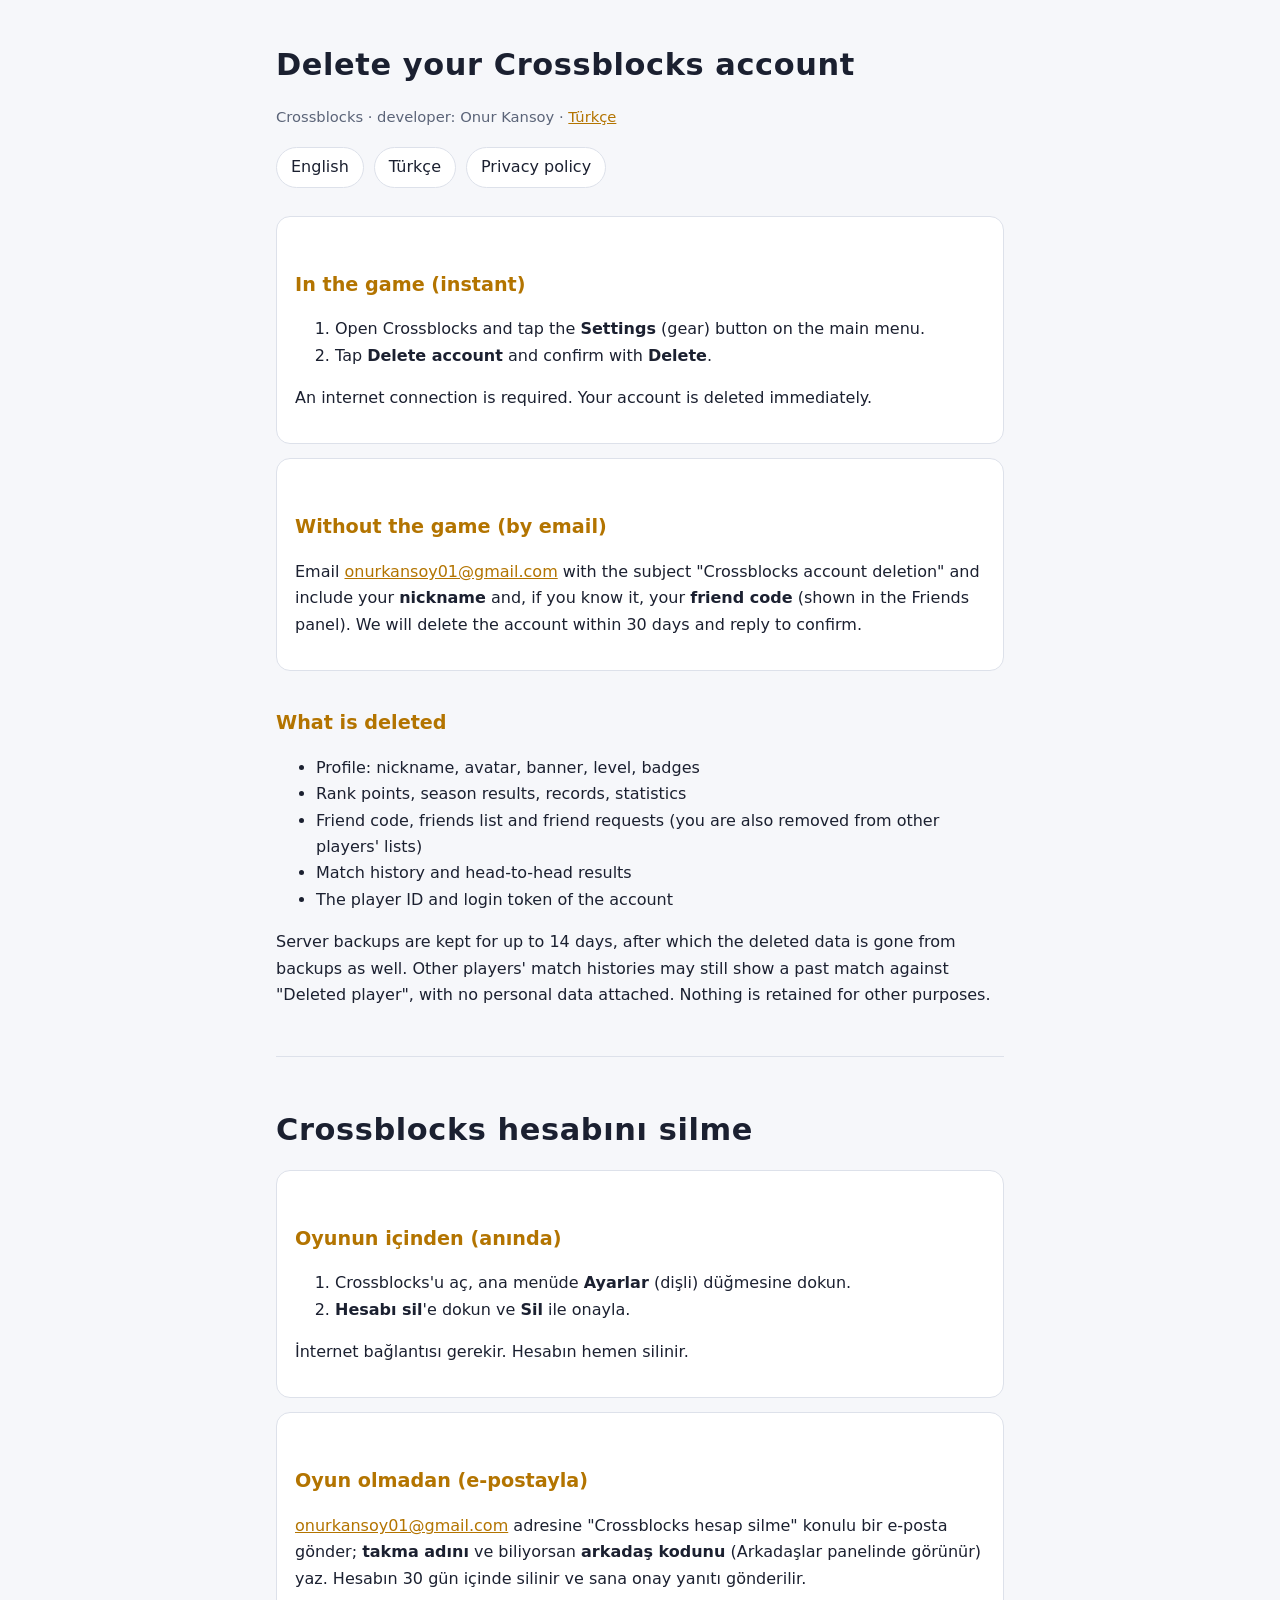
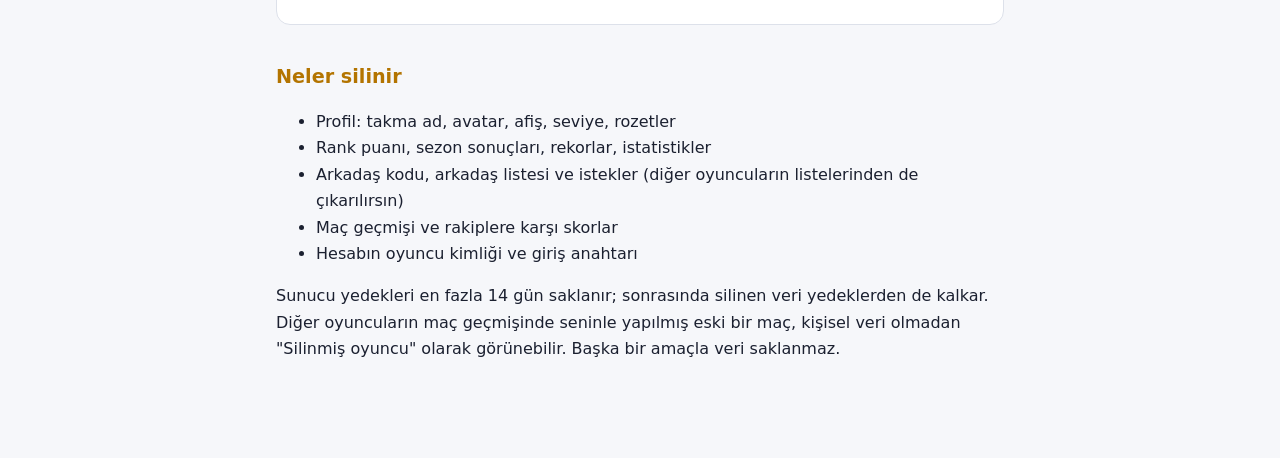
==== delete.html @ 7ad0719a "Gizlilik politikası ve hesap silme sayfası Co-Authored-By: Claude Opus 5.5 <noreply@anthropic.com>" ====
<!doctype html>
<html lang="en">
<head>
<meta charset="utf-8">
<meta name="viewport" content="width=device-width, initial-scale=1">
<title>Delete Crossblocks Account</title>
<link rel="stylesheet" href="style.css">
</head>
<body>
<main>
<h1>Delete your Crossblocks account</h1>
<p class="muted">Crossblocks · developer: Onur Kansoy · <a href="#tr">Türkçe</a></p>
<nav><a href="#en">English</a><a href="#tr">Türkçe</a><a href="index.html">Privacy policy</a></nav>

<section id="en">
<div class="card">
<h2>In the game (instant)</h2>
<ol>
<li>Open Crossblocks and tap the <strong>Settings</strong> (gear) button on the main menu.</li>
<li>Tap <strong>Delete account</strong> and confirm with <strong>Delete</strong>.</li>
</ol>
<p>An internet connection is required. Your account is deleted immediately.</p>
</div>

<div class="card">
<h2>Without the game (by email)</h2>
<p>Email <a href="mailto:onurkansoy01@gmail.com?subject=Crossblocks%20account%20deletion">onurkansoy01@gmail.com</a> with the subject "Crossblocks account deletion" and include your <strong>nickname</strong> and, if you know it, your <strong>friend code</strong> (shown in the Friends panel). We will delete the account within 30 days and reply to confirm.</p>
</div>

<h2>What is deleted</h2>
<ul>
<li>Profile: nickname, avatar, banner, level, badges</li>
<li>Rank points, season results, records, statistics</li>
<li>Friend code, friends list and friend requests (you are also removed from other players' lists)</li>
<li>Match history and head-to-head results</li>
<li>The player ID and login token of the account</li>
</ul>
<p>Server backups are kept for up to 14 days, after which the deleted data is gone from backups as well. Other players' match histories may still show a past match against "Deleted player", with no personal data attached. Nothing is retained for other purposes.</p>
</section>

<hr>

<section id="tr" lang="tr">
<h1>Crossblocks hesabını silme</h1>
<div class="card">
<h2>Oyunun içinden (anında)</h2>
<ol>
<li>Crossblocks'u aç, ana menüde <strong>Ayarlar</strong> (dişli) düğmesine dokun.</li>
<li><strong>Hesabı sil</strong>'e dokun ve <strong>Sil</strong> ile onayla.</li>
</ol>
<p>İnternet bağlantısı gerekir. Hesabın hemen silinir.</p>
</div>

<div class="card">
<h2>Oyun olmadan (e-postayla)</h2>
<p><a href="mailto:onurkansoy01@gmail.com?subject=Crossblocks%20hesap%20silme">onurkansoy01@gmail.com</a> adresine "Crossblocks hesap silme" konulu bir e-posta gönder; <strong>takma adını</strong> ve biliyorsan <strong>arkadaş kodunu</strong> (Arkadaşlar panelinde görünür) yaz. Hesabın 30 gün içinde silinir ve sana onay yanıtı gönderilir.</p>
</div>

<h2>Neler silinir</h2>
<ul>
<li>Profil: takma ad, avatar, afiş, seviye, rozetler</li>
<li>Rank puanı, sezon sonuçları, rekorlar, istatistikler</li>
<li>Arkadaş kodu, arkadaş listesi ve istekler (diğer oyuncuların listelerinden de çıkarılırsın)</li>
<li>Maç geçmişi ve rakiplere karşı skorlar</li>
<li>Hesabın oyuncu kimliği ve giriş anahtarı</li>
</ul>
<p>Sunucu yedekleri en fazla 14 gün saklanır; sonrasında silinen veri yedeklerden de kalkar. Diğer oyuncuların maç geçmişinde seninle yapılmış eski bir maç, kişisel veri olmadan "Silinmiş oyuncu" olarak görünebilir. Başka bir amaçla veri saklanmaz.</p>
</section>
</main>
</body>
</html>
---- style.css ----
:root{--bg:#171b26;--fg:#e9ecf2;--muted:#9aa3b5;--accent:#ffc75a;--line:#2a3142;--card:#1e2331}
@media (prefers-color-scheme: light){:root{--bg:#f6f7fa;--fg:#1b2030;--muted:#5b6478;--accent:#b37400;--line:#dde1ea;--card:#fff}}
*{box-sizing:border-box}
body{margin:0;background:var(--bg);color:var(--fg);font:16px/1.65 system-ui,-apple-system,"Segoe UI",Roboto,sans-serif}
main{max-width:760px;margin:0 auto;padding:40px 16px 80px}
h1{font-size:1.9rem;margin:0 0 4px;letter-spacing:.02em}
h2{font-size:1.2rem;margin:36px 0 8px;color:var(--accent)}
p,li{color:var(--fg)}
.muted{color:var(--muted);font-size:.92rem}
nav{display:flex;gap:10px;flex-wrap:wrap;margin:18px 0 28px}
nav a{padding:6px 14px;border:1px solid var(--line);border-radius:999px;text-decoration:none;color:var(--fg);background:var(--card)}
a{color:var(--accent)}
table{width:100%;border-collapse:collapse;margin:8px 0;font-size:.95rem}
th,td{text-align:left;padding:8px 10px;border-bottom:1px solid var(--line);vertical-align:top}
th{color:var(--muted);font-weight:600}
.card{background:var(--card);border:1px solid var(--line);border-radius:14px;padding:16px 18px;margin:14px 0}
hr{border:0;border-top:1px solid var(--line);margin:48px 0}
.wrap{overflow-x:auto}
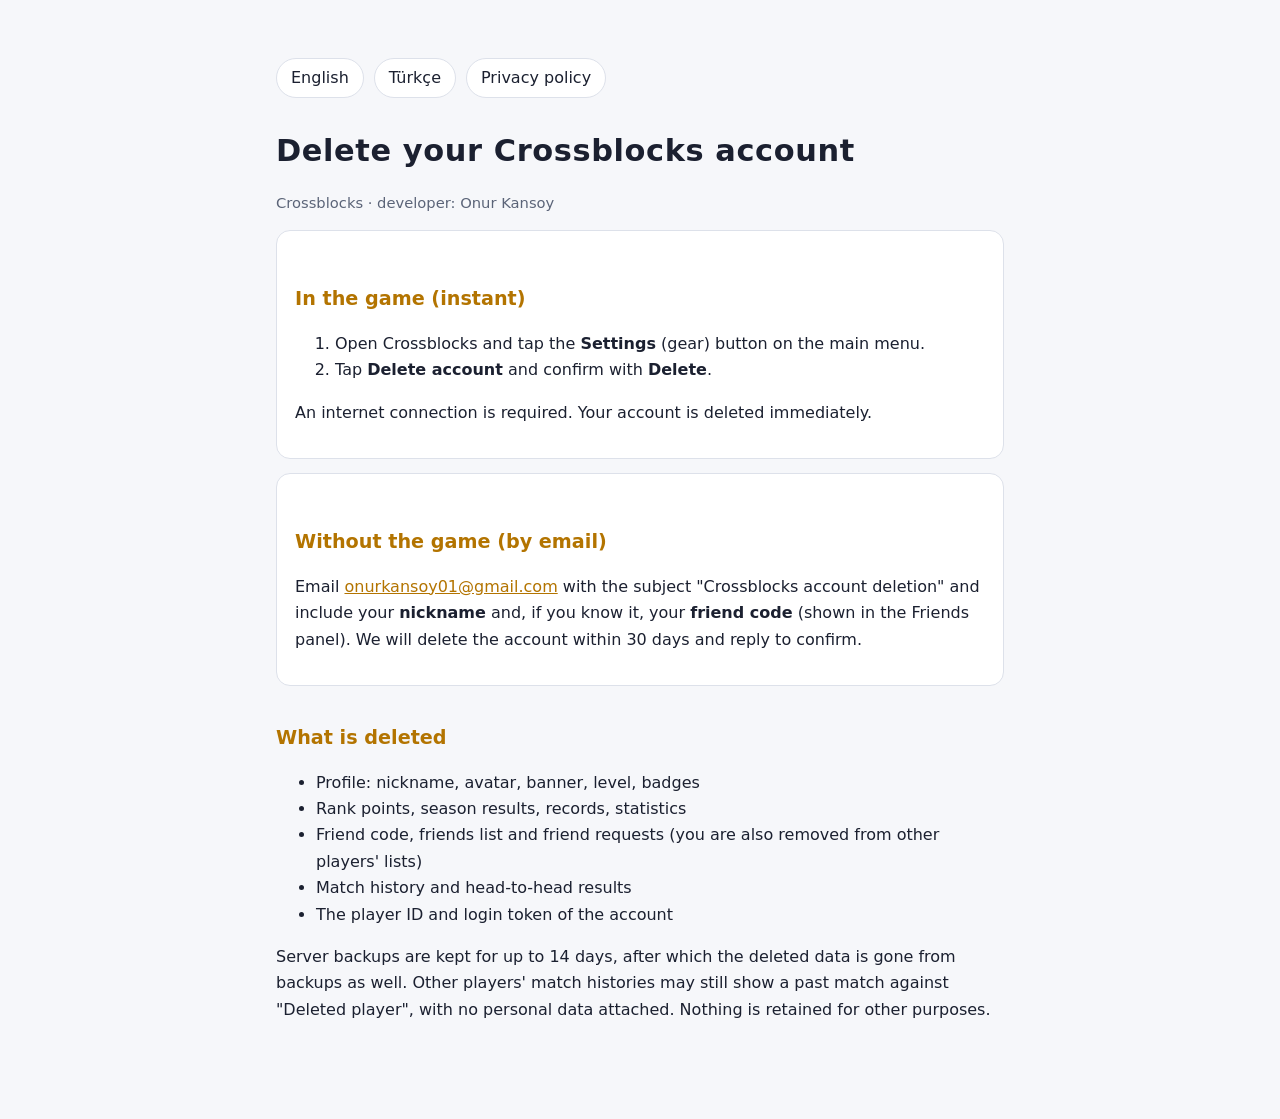
==== commit a8592dec: "Sayfalar tek dilde gösterilir (?lang= ya da tarayıcı dili), otomatik çeviri kapalı Co-Authored-By: C" ====
--- a/delete.html
+++ b/delete.html
@@ -2,17 +2,18 @@
 <html lang="en">
 <head>
 <meta charset="utf-8">
+<meta name="google" content="notranslate">
 <meta name="viewport" content="width=device-width, initial-scale=1">
 <title>Delete Crossblocks Account</title>
 <link rel="stylesheet" href="style.css">
 </head>
 <body>
 <main>
-<h1>Delete your Crossblocks account</h1>
-<p class="muted">Crossblocks · developer: Onur Kansoy · <a href="#tr">Türkçe</a></p>
-<nav><a href="#en">English</a><a href="#tr">Türkçe</a><a href="index.html">Privacy policy</a></nav>
+<nav><a href="?lang=en" data-lang="en">English</a><a href="?lang=tr" data-lang="tr">Türkçe</a><a href="index.html">Privacy policy</a></nav>
 
 <section id="en">
+<h1>Delete your Crossblocks account</h1>
+<p class="muted">Crossblocks · developer: Onur Kansoy</p>
 <div class="card">
 <h2>In the game (instant)</h2>
 <ol>
@@ -38,7 +39,6 @@
 <p>Server backups are kept for up to 14 days, after which the deleted data is gone from backups as well. Other players' match histories may still show a past match against "Deleted player", with no personal data attached. Nothing is retained for other purposes.</p>
 </section>
 
-<hr>
 
 <section id="tr" lang="tr">
 <h1>Crossblocks hesabını silme</h1>
@@ -67,5 +67,27 @@
 <p>Sunucu yedekleri en fazla 14 gün saklanır; sonrasında silinen veri yedeklerden de kalkar. Diğer oyuncuların maç geçmişinde seninle yapılmış eski bir maç, kişisel veri olmadan "Silinmiş oyuncu" olarak görünebilir. Başka bir amaçla veri saklanmaz.</p>
 </section>
 </main>
+<script>
+// dil: ?lang= (oyun gönderir) ya da tarayıcı dili; tr dışı her dil İngilizce
+(function(){
+  var q = new URLSearchParams(location.search).get("lang") || "";
+  var h = location.hash.replace("#", "");
+  var l = (h === "tr" || h === "en") ? h : (q || navigator.language || "en");
+  var tr = l.toLowerCase().indexOf("tr") === 0;
+  document.documentElement.lang = tr ? "tr" : "en";
+  document.getElementById("en").hidden = tr;
+  document.getElementById("tr").hidden = !tr;
+  document.querySelectorAll("[data-lang]").forEach(function(a){
+    a.addEventListener("click", function(e){
+      e.preventDefault();
+      var t = a.getAttribute("data-lang") === "tr";
+      document.documentElement.lang = t ? "tr" : "en";
+      document.getElementById("en").hidden = t;
+      document.getElementById("tr").hidden = !t;
+      history.replaceState(null, "", "?lang=" + (t ? "tr" : "en"));
+    });
+  });
+})();
+</script>
 </body>
 </html>
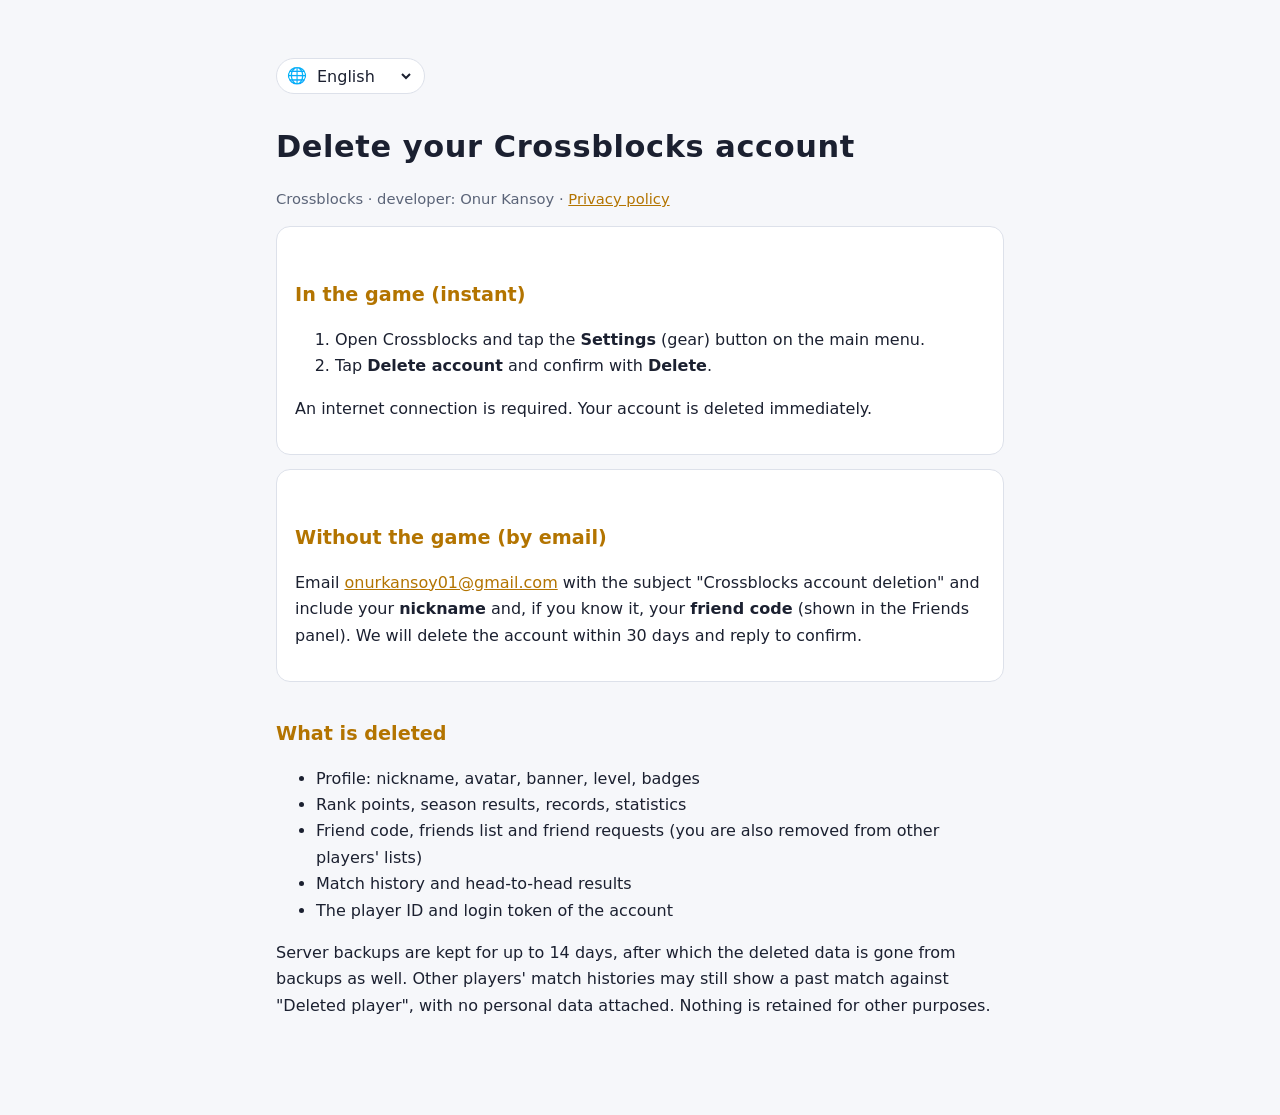
==== commit f546bebb: "Sayfalar 11 dilde (oyunun dilleri), metinler build.py'de; dil seçici Co-Authored-By: Claude Opus 5.5" ====
--- a/delete.html
+++ b/delete.html
@@ -4,88 +4,205 @@
 <meta charset="utf-8">
 <meta name="google" content="notranslate">
 <meta name="viewport" content="width=device-width, initial-scale=1">
-<title>Delete Crossblocks Account</title>
+<title>Delete your Crossblocks account</title>
 <link rel="stylesheet" href="style.css">
 </head>
 <body>
 <main>
-<nav><a href="?lang=en" data-lang="en">English</a><a href="?lang=tr" data-lang="tr">Türkçe</a><a href="index.html">Privacy policy</a></nav>
-
-<section id="en">
+<nav><label>🌐 <select id="lang" aria-label="Language"><option value="en">English</option><option value="tr">Türkçe</option><option value="es">Español</option><option value="de">Deutsch</option><option value="fr">Français</option><option value="pt">Português</option><option value="it">Italiano</option><option value="ru">Русский</option><option value="zh">简体中文</option><option value="ja">日本語</option><option value="ko">한국어</option></select></label></nav>
+<section id="en" lang="en" data-title="Delete your Crossblocks account">
 <h1>Delete your Crossblocks account</h1>
-<p class="muted">Crossblocks · developer: Onur Kansoy</p>
+<p class="muted">Crossblocks · developer: Onur Kansoy · <a data-keep-lang="index.html" href="index.html">Privacy policy</a></p>
 <div class="card">
 <h2>In the game (instant)</h2>
-<ol>
-<li>Open Crossblocks and tap the <strong>Settings</strong> (gear) button on the main menu.</li>
-<li>Tap <strong>Delete account</strong> and confirm with <strong>Delete</strong>.</li>
-</ol>
+<ol><li>Open Crossblocks and tap the <strong>Settings</strong> (gear) button on the main menu.</li><li>Tap <strong>Delete account</strong> and confirm with <strong>Delete</strong>.</li></ol>
 <p>An internet connection is required. Your account is deleted immediately.</p>
 </div>
-
 <div class="card">
 <h2>Without the game (by email)</h2>
 <p>Email <a href="mailto:onurkansoy01@gmail.com?subject=Crossblocks%20account%20deletion">onurkansoy01@gmail.com</a> with the subject "Crossblocks account deletion" and include your <strong>nickname</strong> and, if you know it, your <strong>friend code</strong> (shown in the Friends panel). We will delete the account within 30 days and reply to confirm.</p>
 </div>
-
 <h2>What is deleted</h2>
-<ul>
-<li>Profile: nickname, avatar, banner, level, badges</li>
-<li>Rank points, season results, records, statistics</li>
-<li>Friend code, friends list and friend requests (you are also removed from other players' lists)</li>
-<li>Match history and head-to-head results</li>
-<li>The player ID and login token of the account</li>
-</ul>
-<p>Server backups are kept for up to 14 days, after which the deleted data is gone from backups as well. Other players' match histories may still show a past match against "Deleted player", with no personal data attached. Nothing is retained for other purposes.</p>
-</section>
-
-
-<section id="tr" lang="tr">
+<ul><li>Profile: nickname, avatar, banner, level, badges</li><li>Rank points, season results, records, statistics</li><li>Friend code, friends list and friend requests (you are also removed from other players&#x27; lists)</li><li>Match history and head-to-head results</li><li>The player ID and login token of the account</li></ul>
+<p>Server backups are kept for up to 14 days, after which the deleted data is gone from backups as well. Other players&#x27; match histories may still show a past match against &quot;Deleted player&quot;, with no personal data attached. Nothing is retained for other purposes.</p>
+</section>
+<section id="tr" lang="tr" data-title="Crossblocks hesabını silme" hidden>
 <h1>Crossblocks hesabını silme</h1>
+<p class="muted">Crossblocks · geliştirici: Onur Kansoy · <a data-keep-lang="index.html" href="index.html">Gizlilik politikası</a></p>
 <div class="card">
 <h2>Oyunun içinden (anında)</h2>
-<ol>
-<li>Crossblocks'u aç, ana menüde <strong>Ayarlar</strong> (dişli) düğmesine dokun.</li>
-<li><strong>Hesabı sil</strong>'e dokun ve <strong>Sil</strong> ile onayla.</li>
-</ol>
+<ol><li>Crossblocks'u aç, ana menüde <strong>Ayarlar</strong> (dişli) düğmesine dokun.</li><li><strong>Hesabı sil</strong>'e dokun ve <strong>Sil</strong> ile onayla.</li></ol>
 <p>İnternet bağlantısı gerekir. Hesabın hemen silinir.</p>
 </div>
-
 <div class="card">
 <h2>Oyun olmadan (e-postayla)</h2>
 <p><a href="mailto:onurkansoy01@gmail.com?subject=Crossblocks%20hesap%20silme">onurkansoy01@gmail.com</a> adresine "Crossblocks hesap silme" konulu bir e-posta gönder; <strong>takma adını</strong> ve biliyorsan <strong>arkadaş kodunu</strong> (Arkadaşlar panelinde görünür) yaz. Hesabın 30 gün içinde silinir ve sana onay yanıtı gönderilir.</p>
 </div>
-
 <h2>Neler silinir</h2>
-<ul>
-<li>Profil: takma ad, avatar, afiş, seviye, rozetler</li>
-<li>Rank puanı, sezon sonuçları, rekorlar, istatistikler</li>
-<li>Arkadaş kodu, arkadaş listesi ve istekler (diğer oyuncuların listelerinden de çıkarılırsın)</li>
-<li>Maç geçmişi ve rakiplere karşı skorlar</li>
-<li>Hesabın oyuncu kimliği ve giriş anahtarı</li>
-</ul>
-<p>Sunucu yedekleri en fazla 14 gün saklanır; sonrasında silinen veri yedeklerden de kalkar. Diğer oyuncuların maç geçmişinde seninle yapılmış eski bir maç, kişisel veri olmadan "Silinmiş oyuncu" olarak görünebilir. Başka bir amaçla veri saklanmaz.</p>
+<ul><li>Profil: takma ad, avatar, afiş, seviye, rozetler</li><li>Rank puanı, sezon sonuçları, rekorlar, istatistikler</li><li>Arkadaş kodu, arkadaş listesi ve istekler (diğer oyuncuların listelerinden de çıkarılırsın)</li><li>Maç geçmişi ve rakiplere karşı skorlar</li><li>Hesabın oyuncu kimliği ve giriş anahtarı</li></ul>
+<p>Sunucu yedekleri en fazla 14 gün saklanır; sonrasında silinen veri yedeklerden de kalkar. Diğer oyuncuların maç geçmişinde seninle yapılmış eski bir maç, kişisel veri olmadan &quot;Silinmiş oyuncu&quot; olarak görünebilir. Başka bir amaçla veri saklanmaz.</p>
+</section>
+<section id="es" lang="es" data-title="Eliminar tu cuenta de Crossblocks" hidden>
+<h1>Eliminar tu cuenta de Crossblocks</h1>
+<p class="muted">Crossblocks · desarrollador: Onur Kansoy · <a data-keep-lang="index.html" href="index.html">Política de privacidad</a></p>
+<div class="card">
+<h2>Desde el juego (al instante)</h2>
+<ol><li>Abre Crossblocks y toca el botón de <strong>Ajustes</strong> (engranaje) en el menú principal.</li><li>Toca <strong>Borrar cuenta</strong> y confirma con <strong>Borrar</strong>.</li></ol>
+<p>Se necesita conexión a internet. La cuenta se elimina de inmediato.</p>
+</div>
+<div class="card">
+<h2>Sin el juego (por correo)</h2>
+<p>Escribe a <a href="mailto:onurkansoy01@gmail.com?subject=Eliminar%20cuenta%20de%20Crossblocks">onurkansoy01@gmail.com</a> con el asunto "Eliminar cuenta de Crossblocks" e indica tu <strong>apodo</strong> y, si lo sabes, tu <strong>código de amigo</strong> (visible en el panel de amigos). Eliminaremos la cuenta en un plazo de 30 días y te responderemos para confirmarlo.</p>
+</div>
+<h2>Qué se elimina</h2>
+<ul><li>Perfil: apodo, avatar, estandarte, nivel, insignias</li><li>Puntos de rango, resultados de temporada, récords, estadísticas</li><li>Código de amigo, lista de amigos y solicitudes (también se te quita de las listas de otros jugadores)</li><li>Historial de partidas y resultados directos</li><li>El ID de jugador y el token de inicio de sesión de la cuenta</li></ul>
+<p>Las copias de seguridad del servidor se guardan hasta 14 días; después, los datos eliminados desaparecen también de ellas. El historial de otros jugadores puede mostrar una partida pasada contra &quot;Jugador eliminado&quot;, sin datos personales asociados. No se conserva nada con otros fines.</p>
+</section>
+<section id="de" lang="de" data-title="Crossblocks-Konto löschen" hidden>
+<h1>Crossblocks-Konto löschen</h1>
+<p class="muted">Crossblocks · Entwickler: Onur Kansoy · <a data-keep-lang="index.html" href="index.html">Datenschutzerklärung</a></p>
+<div class="card">
+<h2>Im Spiel (sofort)</h2>
+<ol><li>Öffne Crossblocks und tippe im Hauptmenü auf <strong>Einstellungen</strong> (Zahnrad).</li><li>Tippe auf <strong>Konto löschen</strong> und bestätige mit <strong>Löschen</strong>.</li></ol>
+<p>Eine Internetverbindung ist nötig. Dein Konto wird sofort gelöscht.</p>
+</div>
+<div class="card">
+<h2>Ohne das Spiel (per E-Mail)</h2>
+<p>Schreibe an <a href="mailto:onurkansoy01@gmail.com?subject=Crossblocks%20Konto%20l%C3%B6schen">onurkansoy01@gmail.com</a> mit dem Betreff "Crossblocks Konto löschen" und gib deinen <strong>Spitznamen</strong> und, falls bekannt, deinen <strong>Freundescode</strong> (im Freunde-Bereich sichtbar) an. Wir löschen das Konto innerhalb von 30 Tagen und bestätigen es dir per Antwort.</p>
+</div>
+<h2>Was gelöscht wird</h2>
+<ul><li>Profil: Spitzname, Avatar, Banner, Stufe, Abzeichen</li><li>Ranglistenpunkte, Saisonergebnisse, Rekorde, Statistiken</li><li>Freundescode, Freundesliste und Anfragen (du wirst auch aus den Listen anderer Spieler entfernt)</li><li>Spielverlauf und direkte Bilanz</li><li>Spieler-ID und Anmelde-Token des Kontos</li></ul>
+<p>Server-Sicherungen werden bis zu 14 Tage aufbewahrt; danach sind die gelöschten Daten auch dort entfernt. Im Spielverlauf anderer Spieler kann ein früheres Match gegen &quot;Gelöschter Spieler&quot; erscheinen, ohne personenbezogene Daten. Zu anderen Zwecken wird nichts aufbewahrt.</p>
+</section>
+<section id="fr" lang="fr" data-title="Supprimer ton compte Crossblocks" hidden>
+<h1>Supprimer ton compte Crossblocks</h1>
+<p class="muted">Crossblocks · développeur : Onur Kansoy · <a data-keep-lang="index.html" href="index.html">Politique de confidentialité</a></p>
+<div class="card">
+<h2>Dans le jeu (immédiat)</h2>
+<ol><li>Ouvre Crossblocks et touche le bouton <strong>Paramètres</strong> (engrenage) du menu principal.</li><li>Touche <strong>Supprimer le compte</strong> et confirme avec <strong>Supprimer</strong>.</li></ol>
+<p>Une connexion internet est nécessaire. Ton compte est supprimé immédiatement.</p>
+</div>
+<div class="card">
+<h2>Sans le jeu (par e-mail)</h2>
+<p>Écris à <a href="mailto:onurkansoy01@gmail.com?subject=Suppression%20de%20compte%20Crossblocks">onurkansoy01@gmail.com</a> avec l'objet « Suppression de compte Crossblocks » en indiquant ton <strong>pseudo</strong> et, si tu le connais, ton <strong>code ami</strong> (visible dans le panneau Amis). Nous supprimerons le compte sous 30 jours et te répondrons pour confirmer.</p>
+</div>
+<h2>Ce qui est supprimé</h2>
+<ul><li>Profil : pseudo, avatar, bannière, niveau, badges</li><li>Points de rang, résultats de saison, records, statistiques</li><li>Code ami, liste d&#x27;amis et demandes (tu es aussi retiré des listes des autres joueurs)</li><li>Historique des matchs et bilans face à face</li><li>L&#x27;identifiant de joueur et le jeton de connexion du compte</li></ul>
+<p>Les sauvegardes du serveur sont conservées jusqu&#x27;à 14 jours ; ensuite, les données supprimées disparaissent aussi des sauvegardes. L&#x27;historique d&#x27;autres joueurs peut montrer un ancien match contre « Joueur supprimé », sans donnée personnelle. Rien n&#x27;est conservé à d&#x27;autres fins.</p>
+</section>
+<section id="pt" lang="pt" data-title="Excluir sua conta do Crossblocks" hidden>
+<h1>Excluir sua conta do Crossblocks</h1>
+<p class="muted">Crossblocks · desenvolvedor: Onur Kansoy · <a data-keep-lang="index.html" href="index.html">Política de privacidade</a></p>
+<div class="card">
+<h2>No jogo (na hora)</h2>
+<ol><li>Abra o Crossblocks e toque no botão <strong>Configurações</strong> (engrenagem) no menu principal.</li><li>Toque em <strong>Excluir conta</strong> e confirme com <strong>Excluir</strong>.</li></ol>
+<p>É preciso estar conectado à internet. A conta é excluída imediatamente.</p>
+</div>
+<div class="card">
+<h2>Sem o jogo (por e-mail)</h2>
+<p>Envie um e-mail para <a href="mailto:onurkansoy01@gmail.com?subject=Exclus%C3%A3o%20de%20conta%20do%20Crossblocks">onurkansoy01@gmail.com</a> com o assunto "Exclusão de conta do Crossblocks" informando seu <strong>apelido</strong> e, se souber, seu <strong>código de amigo</strong> (visível no painel de amigos). Excluiremos a conta em até 30 dias e responderemos para confirmar.</p>
+</div>
+<h2>O que é excluído</h2>
+<ul><li>Perfil: apelido, avatar, banner, nível, emblemas</li><li>Pontos de rank, resultados de temporada, recordes, estatísticas</li><li>Código de amigo, lista de amigos e pedidos (você também sai das listas de outros jogadores)</li><li>Histórico de partidas e confrontos diretos</li><li>O ID de jogador e o token de login da conta</li></ul>
+<p>Os backups do servidor são mantidos por até 14 dias; depois disso, os dados excluídos também somem dos backups. O histórico de outros jogadores pode mostrar uma partida antiga contra &quot;Jogador excluído&quot;, sem dados pessoais. Nada é mantido para outros fins.</p>
+</section>
+<section id="it" lang="it" data-title="Eliminare l&#x27;account Crossblocks" hidden>
+<h1>Eliminare l&#x27;account Crossblocks</h1>
+<p class="muted">Crossblocks · sviluppatore: Onur Kansoy · <a data-keep-lang="index.html" href="index.html">Informativa sulla privacy</a></p>
+<div class="card">
+<h2>Dal gioco (subito)</h2>
+<ol><li>Apri Crossblocks e tocca il pulsante <strong>Impostazioni</strong> (ingranaggio) nel menu principale.</li><li>Tocca <strong>Elimina account</strong> e conferma con <strong>Elimina</strong>.</li></ol>
+<p>Serve una connessione a internet. L&#x27;account viene eliminato subito.</p>
+</div>
+<div class="card">
+<h2>Senza il gioco (via e-mail)</h2>
+<p>Scrivi a <a href="mailto:onurkansoy01@gmail.com?subject=Eliminazione%20account%20Crossblocks">onurkansoy01@gmail.com</a> con oggetto "Eliminazione account Crossblocks" indicando il tuo <strong>nickname</strong> e, se lo conosci, il tuo <strong>codice amico</strong> (visibile nel pannello Amici). Elimineremo l'account entro 30 giorni e ti risponderemo per conferma.</p>
+</div>
+<h2>Cosa viene eliminato</h2>
+<ul><li>Profilo: nickname, avatar, stendardo, livello, distintivi</li><li>Punti rango, risultati stagionali, record, statistiche</li><li>Codice amico, lista amici e richieste (vieni rimosso anche dalle liste degli altri giocatori)</li><li>Cronologia partite e scontri diretti</li><li>L&#x27;ID giocatore e il token di accesso dell&#x27;account</li></ul>
+<p>I backup del server sono conservati fino a 14 giorni; dopo, i dati eliminati spariscono anche dai backup. La cronologia di altri giocatori può mostrare una vecchia partita contro &quot;Giocatore eliminato&quot;, senza dati personali. Nulla viene conservato per altri scopi.</p>
+</section>
+<section id="ru" lang="ru" data-title="Удаление аккаунта Crossblocks" hidden>
+<h1>Удаление аккаунта Crossblocks</h1>
+<p class="muted">Crossblocks · разработчик: Onur Kansoy · <a data-keep-lang="index.html" href="index.html">Политика конфиденциальности</a></p>
+<div class="card">
+<h2>В игре (сразу)</h2>
+<ol><li>Открой Crossblocks и нажми кнопку <strong>Настройки</strong> (шестерёнка) в главном меню.</li><li>Нажми <strong>Удалить аккаунт</strong> и подтверди кнопкой <strong>Удалить</strong>.</li></ol>
+<p>Нужно подключение к интернету. Аккаунт удаляется сразу.</p>
+</div>
+<div class="card">
+<h2>Без игры (по e-mail)</h2>
+<p>Напиши на <a href="mailto:onurkansoy01@gmail.com?subject=%D0%A3%D0%B4%D0%B0%D0%BB%D0%B5%D0%BD%D0%B8%D0%B5%20%D0%B0%D0%BA%D0%BA%D0%B0%D1%83%D0%BD%D1%82%D0%B0%20Crossblocks">onurkansoy01@gmail.com</a> с темой «Удаление аккаунта Crossblocks» и укажи свой <strong>ник</strong> и, если знаешь, <strong>код друга</strong> (виден в разделе «Друзья»). Мы удалим аккаунт в течение 30 дней и ответим с подтверждением.</p>
+</div>
+<h2>Что удаляется</h2>
+<ul><li>Профиль: ник, аватар, баннер, уровень, значки</li><li>Очки ранга, итоги сезонов, рекорды, статистика</li><li>Код друга, список друзей и заявки (ты также исчезаешь из списков других игроков)</li><li>История матчей и счёт личных встреч</li><li>ID игрока и токен входа аккаунта</li></ul>
+<p>Резервные копии сервера хранятся до 14 дней, после чего удалённые данные исчезают и из них. В истории других игроков может остаться прошлый матч против «Удалённый игрок» — без персональных данных. Ничего не хранится для других целей.</p>
+</section>
+<section id="zh" lang="zh" data-title="删除你的 Crossblocks 账号" hidden>
+<h1>删除你的 Crossblocks 账号</h1>
+<p class="muted">Crossblocks · 开发者：Onur Kansoy · <a data-keep-lang="index.html" href="index.html">隐私政策</a></p>
+<div class="card">
+<h2>在游戏中（立即生效）</h2>
+<ol><li>打开 Crossblocks，点击主菜单上的<strong>设置</strong>（齿轮）按钮。</li><li>点击<strong>删除账号</strong>，并点击<strong>删除</strong>确认。</li></ol>
+<p>需要联网。账号会立即删除。</p>
+</div>
+<div class="card">
+<h2>不通过游戏（发送邮件）</h2>
+<p>发送邮件至 <a href="mailto:onurkansoy01@gmail.com?subject=%E5%88%A0%E9%99%A4%20Crossblocks%20%E8%B4%A6%E5%8F%B7">onurkansoy01@gmail.com</a>，主题为“删除 Crossblocks 账号”，并写明你的<strong>昵称</strong>以及（如知道）<strong>好友码</strong>（在好友面板中显示）。我们会在 30 天内删除账号并回复确认。</p>
+</div>
+<h2>删除的内容</h2>
+<ul><li>资料：昵称、头像、横幅、等级、徽章</li><li>段位积分、赛季结果、纪录、统计</li><li>好友码、好友列表和请求（你也会从其他玩家的列表中移除）</li><li>对战记录和交手战绩</li><li>账号的玩家 ID 和登录令牌</li></ul>
+<p>服务器备份最多保留 14 天，之后已删除的数据也会从备份中消失。其他玩家的对战记录中可能仍显示与“已删除的玩家”的旧对局，但不含个人数据。不会出于其他目的保留任何数据。</p>
+</section>
+<section id="ja" lang="ja" data-title="Crossblocks アカウントの削除" hidden>
+<h1>Crossblocks アカウントの削除</h1>
+<p class="muted">Crossblocks · 開発者：Onur Kansoy · <a data-keep-lang="index.html" href="index.html">プライバシーポリシー</a></p>
+<div class="card">
+<h2>ゲーム内で（すぐに削除）</h2>
+<ol><li>Crossblocks を開き、メインメニューの<strong>設定</strong>（歯車）ボタンをタップします。</li><li><strong>アカウント削除</strong>をタップし、<strong>削除</strong>で確定します。</li></ol>
+<p>インターネット接続が必要です。アカウントはすぐに削除されます。</p>
+</div>
+<div class="card">
+<h2>ゲームを使わずに（メールで）</h2>
+<p><a href="mailto:onurkansoy01@gmail.com?subject=Crossblocks%20%E3%82%A2%E3%82%AB%E3%82%A6%E3%83%B3%E3%83%88%E5%89%8A%E9%99%A4">onurkansoy01@gmail.com</a> 宛に件名「Crossblocks アカウント削除」でメールを送り、<strong>ニックネーム</strong>と、わかれば<strong>フレンドコード</strong>（フレンド画面に表示）を記載してください。30 日以内にアカウントを削除し、確認のご返信をします。</p>
+</div>
+<h2>削除される内容</h2>
+<ul><li>プロフィール：ニックネーム、アバター、バナー、レベル、バッジ</li><li>ランクポイント、シーズン結果、記録、統計</li><li>フレンドコード、フレンドリスト、申請（他のプレイヤーのリストからも外れます）</li><li>対戦履歴と通算成績</li><li>アカウントのプレイヤー ID とログイントークン</li></ul>
+<p>サーバーのバックアップは最長 14 日間保管され、その後は削除済みのデータもバックアップから消えます。他のプレイヤーの対戦履歴に「削除されたプレイヤー」との過去の対戦が表示される場合がありますが、個人データは含まれません。その他の目的でデータを保持することはありません。</p>
+</section>
+<section id="ko" lang="ko" data-title="Crossblocks 계정 삭제" hidden>
+<h1>Crossblocks 계정 삭제</h1>
+<p class="muted">Crossblocks · 개발자: Onur Kansoy · <a data-keep-lang="index.html" href="index.html">개인정보 처리방침</a></p>
+<div class="card">
+<h2>게임에서 (즉시)</h2>
+<ol><li>Crossblocks를 열고 메인 메뉴의 <strong>설정</strong>(톱니바퀴) 버튼을 누릅니다.</li><li><strong>계정 삭제</strong>를 누르고 <strong>삭제</strong>로 확인합니다.</li></ol>
+<p>인터넷 연결이 필요합니다. 계정은 즉시 삭제됩니다.</p>
+</div>
+<div class="card">
+<h2>게임 없이 (이메일)</h2>
+<p><a href="mailto:onurkansoy01@gmail.com?subject=Crossblocks%20%EA%B3%84%EC%A0%95%20%EC%82%AD%EC%A0%9C">onurkansoy01@gmail.com</a>(으)로 제목을 "Crossblocks 계정 삭제"로 하여 이메일을 보내고 <strong>닉네임</strong>과, 알고 있다면 <strong>친구 코드</strong>(친구 화면에 표시)를 적어 주세요. 30일 이내에 계정을 삭제하고 확인 답장을 드립니다.</p>
+</div>
+<h2>삭제되는 항목</h2>
+<ul><li>프로필: 닉네임, 아바타, 배너, 레벨, 배지</li><li>랭크 점수, 시즌 결과, 기록, 통계</li><li>친구 코드, 친구 목록 및 요청(다른 플레이어의 목록에서도 제거됨)</li><li>대전 기록 및 상대 전적</li><li>계정의 플레이어 ID와 로그인 토큰</li></ul>
+<p>서버 백업은 최대 14일간 보관되며, 그 후에는 삭제된 데이터가 백업에서도 사라집니다. 다른 플레이어의 대전 기록에는 개인정보 없이 &quot;삭제된 플레이어&quot;와의 지난 대전이 표시될 수 있습니다. 다른 목적으로 보관하는 데이터는 없습니다.</p>
 </section>
 </main>
 <script>
-// dil: ?lang= (oyun gönderir) ya da tarayıcı dili; tr dışı her dil İngilizce
+// dil: ?lang= (oyun Lang.code gönderir, ör. pt_BR, zh_CN) ya da tarayıcı dili; yoksa İngilizce
 (function(){
-  var q = new URLSearchParams(location.search).get("lang") || "";
-  var h = location.hash.replace("#", "");
-  var l = (h === "tr" || h === "en") ? h : (q || navigator.language || "en");
-  var tr = l.toLowerCase().indexOf("tr") === 0;
-  document.documentElement.lang = tr ? "tr" : "en";
-  document.getElementById("en").hidden = tr;
-  document.getElementById("tr").hidden = !tr;
-  document.querySelectorAll("[data-lang]").forEach(function(a){
-    a.addEventListener("click", function(e){
-      e.preventDefault();
-      var t = a.getAttribute("data-lang") === "tr";
-      document.documentElement.lang = t ? "tr" : "en";
-      document.getElementById("en").hidden = t;
-      document.getElementById("tr").hidden = !t;
-      history.replaceState(null, "", "?lang=" + (t ? "tr" : "en"));
-    });
+  var langs = ["en", "tr", "es", "de", "fr", "pt", "it", "ru", "zh", "ja", "ko"];
+  function pick(v){ v = (v || "").toLowerCase().replace("_", "-").split("-")[0]; return langs.indexOf(v) >= 0 ? v : "en"; }
+  function show(l){
+    document.documentElement.lang = l;
+    langs.forEach(function(x){ document.getElementById(x).hidden = x !== l; });
+    document.getElementById("lang").value = l;
+    document.querySelectorAll("a[data-keep-lang]").forEach(function(a){ a.href = a.getAttribute("data-keep-lang") + "?lang=" + l; });
+    var t = document.getElementById(l).getAttribute("data-title"); if (t) document.title = t;
+  }
+  var q = new URLSearchParams(location.search).get("lang");
+  show(pick(q || navigator.language));
+  document.getElementById("lang").addEventListener("change", function(e){
+    show(e.target.value); history.replaceState(null, "", "?lang=" + e.target.value);
   });
 })();
 </script>
--- a/style.css
+++ b/style.css
@@ -16,3 +16,6 @@
 .card{background:var(--card);border:1px solid var(--line);border-radius:14px;padding:16px 18px;margin:14px 0}
 hr{border:0;border-top:1px solid var(--line);margin:48px 0}
 .wrap{overflow-x:auto}
+nav label{display:inline-flex;align-items:center;gap:6px;padding:4px 10px;border:1px solid var(--line);border-radius:999px;background:var(--card)}
+nav select{background:transparent;color:var(--fg);border:0;font:inherit;padding:2px 0}
+nav select option{color:#1b2030}
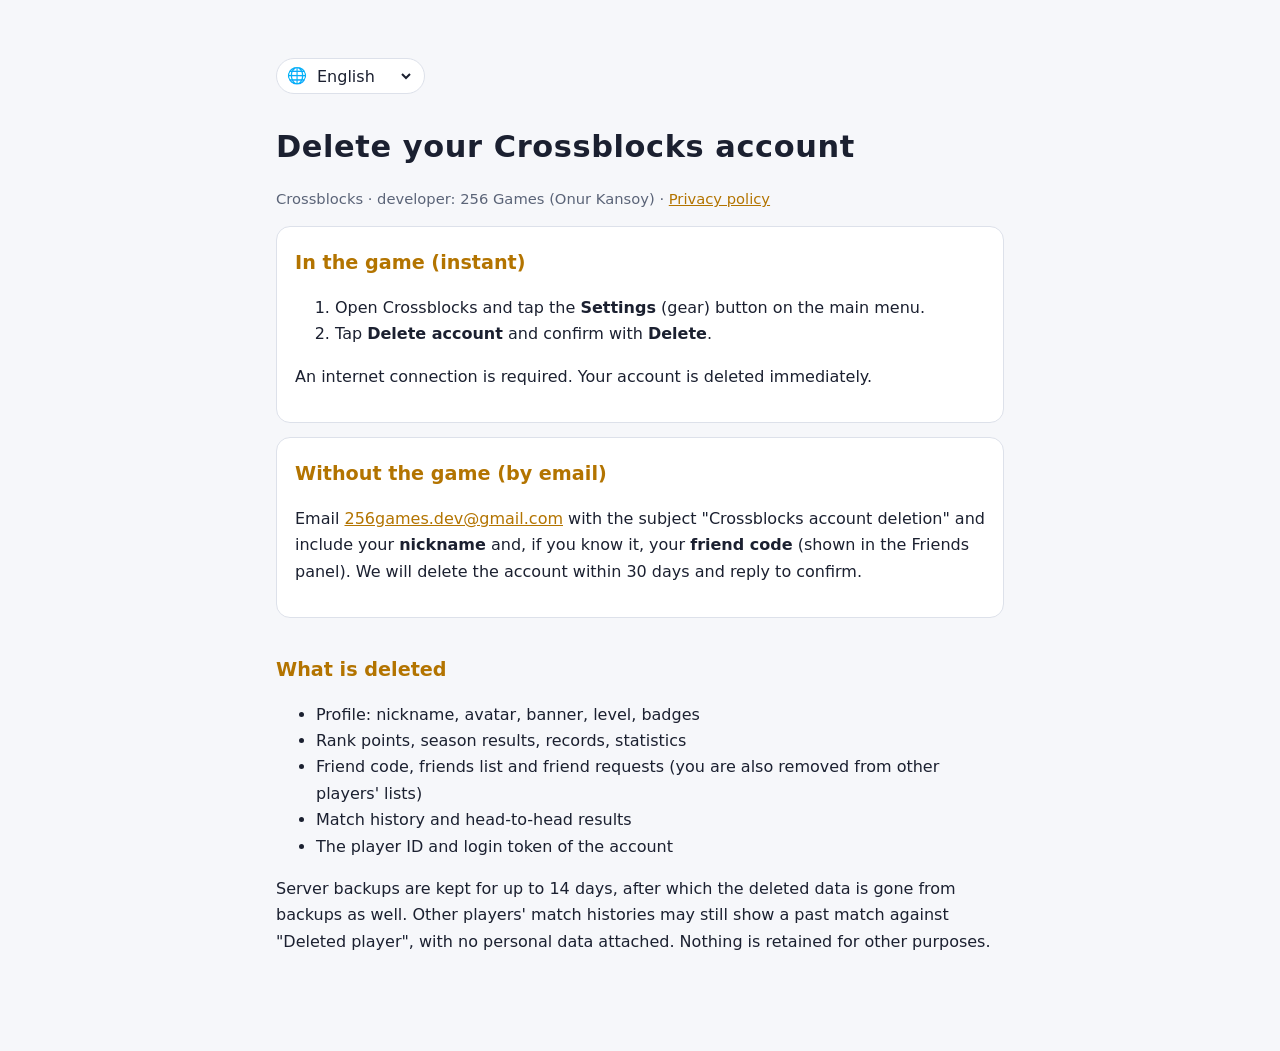
==== commit d5431f04: "İletişim: 256games.dev@gmail.com, geliştirici adı 256 Games (Onur Kansoy) Co-Authored-By: Claude Opu" ====
--- a/delete.html
+++ b/delete.html
@@ -12,7 +12,7 @@
 <nav><label>🌐 <select id="lang" aria-label="Language"><option value="en">English</option><option value="tr">Türkçe</option><option value="es">Español</option><option value="de">Deutsch</option><option value="fr">Français</option><option value="pt">Português</option><option value="it">Italiano</option><option value="ru">Русский</option><option value="zh">简体中文</option><option value="ja">日本語</option><option value="ko">한국어</option></select></label></nav>
 <section id="en" lang="en" data-title="Delete your Crossblocks account">
 <h1>Delete your Crossblocks account</h1>
-<p class="muted">Crossblocks · developer: Onur Kansoy · <a data-keep-lang="index.html" href="index.html">Privacy policy</a></p>
+<p class="muted">Crossblocks · developer: 256 Games (Onur Kansoy) · <a data-keep-lang="index.html" href="index.html">Privacy policy</a></p>
 <div class="card">
 <h2>In the game (instant)</h2>
 <ol><li>Open Crossblocks and tap the <strong>Settings</strong> (gear) button on the main menu.</li><li>Tap <strong>Delete account</strong> and confirm with <strong>Delete</strong>.</li></ol>
@@ -20,7 +20,7 @@
 </div>
 <div class="card">
 <h2>Without the game (by email)</h2>
-<p>Email <a href="mailto:onurkansoy01@gmail.com?subject=Crossblocks%20account%20deletion">onurkansoy01@gmail.com</a> with the subject "Crossblocks account deletion" and include your <strong>nickname</strong> and, if you know it, your <strong>friend code</strong> (shown in the Friends panel). We will delete the account within 30 days and reply to confirm.</p>
+<p>Email <a href="mailto:256games.dev@gmail.com?subject=Crossblocks%20account%20deletion">256games.dev@gmail.com</a> with the subject "Crossblocks account deletion" and include your <strong>nickname</strong> and, if you know it, your <strong>friend code</strong> (shown in the Friends panel). We will delete the account within 30 days and reply to confirm.</p>
 </div>
 <h2>What is deleted</h2>
 <ul><li>Profile: nickname, avatar, banner, level, badges</li><li>Rank points, season results, records, statistics</li><li>Friend code, friends list and friend requests (you are also removed from other players&#x27; lists)</li><li>Match history and head-to-head results</li><li>The player ID and login token of the account</li></ul>
@@ -28,7 +28,7 @@
 </section>
 <section id="tr" lang="tr" data-title="Crossblocks hesabını silme" hidden>
 <h1>Crossblocks hesabını silme</h1>
-<p class="muted">Crossblocks · geliştirici: Onur Kansoy · <a data-keep-lang="index.html" href="index.html">Gizlilik politikası</a></p>
+<p class="muted">Crossblocks · geliştirici: 256 Games (Onur Kansoy) · <a data-keep-lang="index.html" href="index.html">Gizlilik politikası</a></p>
 <div class="card">
 <h2>Oyunun içinden (anında)</h2>
 <ol><li>Crossblocks'u aç, ana menüde <strong>Ayarlar</strong> (dişli) düğmesine dokun.</li><li><strong>Hesabı sil</strong>'e dokun ve <strong>Sil</strong> ile onayla.</li></ol>
@@ -36,7 +36,7 @@
 </div>
 <div class="card">
 <h2>Oyun olmadan (e-postayla)</h2>
-<p><a href="mailto:onurkansoy01@gmail.com?subject=Crossblocks%20hesap%20silme">onurkansoy01@gmail.com</a> adresine "Crossblocks hesap silme" konulu bir e-posta gönder; <strong>takma adını</strong> ve biliyorsan <strong>arkadaş kodunu</strong> (Arkadaşlar panelinde görünür) yaz. Hesabın 30 gün içinde silinir ve sana onay yanıtı gönderilir.</p>
+<p><a href="mailto:256games.dev@gmail.com?subject=Crossblocks%20hesap%20silme">256games.dev@gmail.com</a> adresine "Crossblocks hesap silme" konulu bir e-posta gönder; <strong>takma adını</strong> ve biliyorsan <strong>arkadaş kodunu</strong> (Arkadaşlar panelinde görünür) yaz. Hesabın 30 gün içinde silinir ve sana onay yanıtı gönderilir.</p>
 </div>
 <h2>Neler silinir</h2>
 <ul><li>Profil: takma ad, avatar, afiş, seviye, rozetler</li><li>Rank puanı, sezon sonuçları, rekorlar, istatistikler</li><li>Arkadaş kodu, arkadaş listesi ve istekler (diğer oyuncuların listelerinden de çıkarılırsın)</li><li>Maç geçmişi ve rakiplere karşı skorlar</li><li>Hesabın oyuncu kimliği ve giriş anahtarı</li></ul>
@@ -44,7 +44,7 @@
 </section>
 <section id="es" lang="es" data-title="Eliminar tu cuenta de Crossblocks" hidden>
 <h1>Eliminar tu cuenta de Crossblocks</h1>
-<p class="muted">Crossblocks · desarrollador: Onur Kansoy · <a data-keep-lang="index.html" href="index.html">Política de privacidad</a></p>
+<p class="muted">Crossblocks · desarrollador: 256 Games (Onur Kansoy) · <a data-keep-lang="index.html" href="index.html">Política de privacidad</a></p>
 <div class="card">
 <h2>Desde el juego (al instante)</h2>
 <ol><li>Abre Crossblocks y toca el botón de <strong>Ajustes</strong> (engranaje) en el menú principal.</li><li>Toca <strong>Borrar cuenta</strong> y confirma con <strong>Borrar</strong>.</li></ol>
@@ -52,7 +52,7 @@
 </div>
 <div class="card">
 <h2>Sin el juego (por correo)</h2>
-<p>Escribe a <a href="mailto:onurkansoy01@gmail.com?subject=Eliminar%20cuenta%20de%20Crossblocks">onurkansoy01@gmail.com</a> con el asunto "Eliminar cuenta de Crossblocks" e indica tu <strong>apodo</strong> y, si lo sabes, tu <strong>código de amigo</strong> (visible en el panel de amigos). Eliminaremos la cuenta en un plazo de 30 días y te responderemos para confirmarlo.</p>
+<p>Escribe a <a href="mailto:256games.dev@gmail.com?subject=Eliminar%20cuenta%20de%20Crossblocks">256games.dev@gmail.com</a> con el asunto "Eliminar cuenta de Crossblocks" e indica tu <strong>apodo</strong> y, si lo sabes, tu <strong>código de amigo</strong> (visible en el panel de amigos). Eliminaremos la cuenta en un plazo de 30 días y te responderemos para confirmarlo.</p>
 </div>
 <h2>Qué se elimina</h2>
 <ul><li>Perfil: apodo, avatar, estandarte, nivel, insignias</li><li>Puntos de rango, resultados de temporada, récords, estadísticas</li><li>Código de amigo, lista de amigos y solicitudes (también se te quita de las listas de otros jugadores)</li><li>Historial de partidas y resultados directos</li><li>El ID de jugador y el token de inicio de sesión de la cuenta</li></ul>
@@ -60,7 +60,7 @@
 </section>
 <section id="de" lang="de" data-title="Crossblocks-Konto löschen" hidden>
 <h1>Crossblocks-Konto löschen</h1>
-<p class="muted">Crossblocks · Entwickler: Onur Kansoy · <a data-keep-lang="index.html" href="index.html">Datenschutzerklärung</a></p>
+<p class="muted">Crossblocks · Entwickler: 256 Games (Onur Kansoy) · <a data-keep-lang="index.html" href="index.html">Datenschutzerklärung</a></p>
 <div class="card">
 <h2>Im Spiel (sofort)</h2>
 <ol><li>Öffne Crossblocks und tippe im Hauptmenü auf <strong>Einstellungen</strong> (Zahnrad).</li><li>Tippe auf <strong>Konto löschen</strong> und bestätige mit <strong>Löschen</strong>.</li></ol>
@@ -68,7 +68,7 @@
 </div>
 <div class="card">
 <h2>Ohne das Spiel (per E-Mail)</h2>
-<p>Schreibe an <a href="mailto:onurkansoy01@gmail.com?subject=Crossblocks%20Konto%20l%C3%B6schen">onurkansoy01@gmail.com</a> mit dem Betreff "Crossblocks Konto löschen" und gib deinen <strong>Spitznamen</strong> und, falls bekannt, deinen <strong>Freundescode</strong> (im Freunde-Bereich sichtbar) an. Wir löschen das Konto innerhalb von 30 Tagen und bestätigen es dir per Antwort.</p>
+<p>Schreibe an <a href="mailto:256games.dev@gmail.com?subject=Crossblocks%20Konto%20l%C3%B6schen">256games.dev@gmail.com</a> mit dem Betreff "Crossblocks Konto löschen" und gib deinen <strong>Spitznamen</strong> und, falls bekannt, deinen <strong>Freundescode</strong> (im Freunde-Bereich sichtbar) an. Wir löschen das Konto innerhalb von 30 Tagen und bestätigen es dir per Antwort.</p>
 </div>
 <h2>Was gelöscht wird</h2>
 <ul><li>Profil: Spitzname, Avatar, Banner, Stufe, Abzeichen</li><li>Ranglistenpunkte, Saisonergebnisse, Rekorde, Statistiken</li><li>Freundescode, Freundesliste und Anfragen (du wirst auch aus den Listen anderer Spieler entfernt)</li><li>Spielverlauf und direkte Bilanz</li><li>Spieler-ID und Anmelde-Token des Kontos</li></ul>
@@ -76,7 +76,7 @@
 </section>
 <section id="fr" lang="fr" data-title="Supprimer ton compte Crossblocks" hidden>
 <h1>Supprimer ton compte Crossblocks</h1>
-<p class="muted">Crossblocks · développeur : Onur Kansoy · <a data-keep-lang="index.html" href="index.html">Politique de confidentialité</a></p>
+<p class="muted">Crossblocks · développeur : 256 Games (Onur Kansoy) · <a data-keep-lang="index.html" href="index.html">Politique de confidentialité</a></p>
 <div class="card">
 <h2>Dans le jeu (immédiat)</h2>
 <ol><li>Ouvre Crossblocks et touche le bouton <strong>Paramètres</strong> (engrenage) du menu principal.</li><li>Touche <strong>Supprimer le compte</strong> et confirme avec <strong>Supprimer</strong>.</li></ol>
@@ -84,7 +84,7 @@
 </div>
 <div class="card">
 <h2>Sans le jeu (par e-mail)</h2>
-<p>Écris à <a href="mailto:onurkansoy01@gmail.com?subject=Suppression%20de%20compte%20Crossblocks">onurkansoy01@gmail.com</a> avec l'objet « Suppression de compte Crossblocks » en indiquant ton <strong>pseudo</strong> et, si tu le connais, ton <strong>code ami</strong> (visible dans le panneau Amis). Nous supprimerons le compte sous 30 jours et te répondrons pour confirmer.</p>
+<p>Écris à <a href="mailto:256games.dev@gmail.com?subject=Suppression%20de%20compte%20Crossblocks">256games.dev@gmail.com</a> avec l'objet « Suppression de compte Crossblocks » en indiquant ton <strong>pseudo</strong> et, si tu le connais, ton <strong>code ami</strong> (visible dans le panneau Amis). Nous supprimerons le compte sous 30 jours et te répondrons pour confirmer.</p>
 </div>
 <h2>Ce qui est supprimé</h2>
 <ul><li>Profil : pseudo, avatar, bannière, niveau, badges</li><li>Points de rang, résultats de saison, records, statistiques</li><li>Code ami, liste d&#x27;amis et demandes (tu es aussi retiré des listes des autres joueurs)</li><li>Historique des matchs et bilans face à face</li><li>L&#x27;identifiant de joueur et le jeton de connexion du compte</li></ul>
@@ -92,7 +92,7 @@
 </section>
 <section id="pt" lang="pt" data-title="Excluir sua conta do Crossblocks" hidden>
 <h1>Excluir sua conta do Crossblocks</h1>
-<p class="muted">Crossblocks · desenvolvedor: Onur Kansoy · <a data-keep-lang="index.html" href="index.html">Política de privacidade</a></p>
+<p class="muted">Crossblocks · desenvolvedor: 256 Games (Onur Kansoy) · <a data-keep-lang="index.html" href="index.html">Política de privacidade</a></p>
 <div class="card">
 <h2>No jogo (na hora)</h2>
 <ol><li>Abra o Crossblocks e toque no botão <strong>Configurações</strong> (engrenagem) no menu principal.</li><li>Toque em <strong>Excluir conta</strong> e confirme com <strong>Excluir</strong>.</li></ol>
@@ -100,7 +100,7 @@
 </div>
 <div class="card">
 <h2>Sem o jogo (por e-mail)</h2>
-<p>Envie um e-mail para <a href="mailto:onurkansoy01@gmail.com?subject=Exclus%C3%A3o%20de%20conta%20do%20Crossblocks">onurkansoy01@gmail.com</a> com o assunto "Exclusão de conta do Crossblocks" informando seu <strong>apelido</strong> e, se souber, seu <strong>código de amigo</strong> (visível no painel de amigos). Excluiremos a conta em até 30 dias e responderemos para confirmar.</p>
+<p>Envie um e-mail para <a href="mailto:256games.dev@gmail.com?subject=Exclus%C3%A3o%20de%20conta%20do%20Crossblocks">256games.dev@gmail.com</a> com o assunto "Exclusão de conta do Crossblocks" informando seu <strong>apelido</strong> e, se souber, seu <strong>código de amigo</strong> (visível no painel de amigos). Excluiremos a conta em até 30 dias e responderemos para confirmar.</p>
 </div>
 <h2>O que é excluído</h2>
 <ul><li>Perfil: apelido, avatar, banner, nível, emblemas</li><li>Pontos de rank, resultados de temporada, recordes, estatísticas</li><li>Código de amigo, lista de amigos e pedidos (você também sai das listas de outros jogadores)</li><li>Histórico de partidas e confrontos diretos</li><li>O ID de jogador e o token de login da conta</li></ul>
@@ -108,7 +108,7 @@
 </section>
 <section id="it" lang="it" data-title="Eliminare l&#x27;account Crossblocks" hidden>
 <h1>Eliminare l&#x27;account Crossblocks</h1>
-<p class="muted">Crossblocks · sviluppatore: Onur Kansoy · <a data-keep-lang="index.html" href="index.html">Informativa sulla privacy</a></p>
+<p class="muted">Crossblocks · sviluppatore: 256 Games (Onur Kansoy) · <a data-keep-lang="index.html" href="index.html">Informativa sulla privacy</a></p>
 <div class="card">
 <h2>Dal gioco (subito)</h2>
 <ol><li>Apri Crossblocks e tocca il pulsante <strong>Impostazioni</strong> (ingranaggio) nel menu principale.</li><li>Tocca <strong>Elimina account</strong> e conferma con <strong>Elimina</strong>.</li></ol>
@@ -116,7 +116,7 @@
 </div>
 <div class="card">
 <h2>Senza il gioco (via e-mail)</h2>
-<p>Scrivi a <a href="mailto:onurkansoy01@gmail.com?subject=Eliminazione%20account%20Crossblocks">onurkansoy01@gmail.com</a> con oggetto "Eliminazione account Crossblocks" indicando il tuo <strong>nickname</strong> e, se lo conosci, il tuo <strong>codice amico</strong> (visibile nel pannello Amici). Elimineremo l'account entro 30 giorni e ti risponderemo per conferma.</p>
+<p>Scrivi a <a href="mailto:256games.dev@gmail.com?subject=Eliminazione%20account%20Crossblocks">256games.dev@gmail.com</a> con oggetto "Eliminazione account Crossblocks" indicando il tuo <strong>nickname</strong> e, se lo conosci, il tuo <strong>codice amico</strong> (visibile nel pannello Amici). Elimineremo l'account entro 30 giorni e ti risponderemo per conferma.</p>
 </div>
 <h2>Cosa viene eliminato</h2>
 <ul><li>Profilo: nickname, avatar, stendardo, livello, distintivi</li><li>Punti rango, risultati stagionali, record, statistiche</li><li>Codice amico, lista amici e richieste (vieni rimosso anche dalle liste degli altri giocatori)</li><li>Cronologia partite e scontri diretti</li><li>L&#x27;ID giocatore e il token di accesso dell&#x27;account</li></ul>
@@ -124,7 +124,7 @@
 </section>
 <section id="ru" lang="ru" data-title="Удаление аккаунта Crossblocks" hidden>
 <h1>Удаление аккаунта Crossblocks</h1>
-<p class="muted">Crossblocks · разработчик: Onur Kansoy · <a data-keep-lang="index.html" href="index.html">Политика конфиденциальности</a></p>
+<p class="muted">Crossblocks · разработчик: 256 Games (Onur Kansoy) · <a data-keep-lang="index.html" href="index.html">Политика конфиденциальности</a></p>
 <div class="card">
 <h2>В игре (сразу)</h2>
 <ol><li>Открой Crossblocks и нажми кнопку <strong>Настройки</strong> (шестерёнка) в главном меню.</li><li>Нажми <strong>Удалить аккаунт</strong> и подтверди кнопкой <strong>Удалить</strong>.</li></ol>
@@ -132,7 +132,7 @@
 </div>
 <div class="card">
 <h2>Без игры (по e-mail)</h2>
-<p>Напиши на <a href="mailto:onurkansoy01@gmail.com?subject=%D0%A3%D0%B4%D0%B0%D0%BB%D0%B5%D0%BD%D0%B8%D0%B5%20%D0%B0%D0%BA%D0%BA%D0%B0%D1%83%D0%BD%D1%82%D0%B0%20Crossblocks">onurkansoy01@gmail.com</a> с темой «Удаление аккаунта Crossblocks» и укажи свой <strong>ник</strong> и, если знаешь, <strong>код друга</strong> (виден в разделе «Друзья»). Мы удалим аккаунт в течение 30 дней и ответим с подтверждением.</p>
+<p>Напиши на <a href="mailto:256games.dev@gmail.com?subject=%D0%A3%D0%B4%D0%B0%D0%BB%D0%B5%D0%BD%D0%B8%D0%B5%20%D0%B0%D0%BA%D0%BA%D0%B0%D1%83%D0%BD%D1%82%D0%B0%20Crossblocks">256games.dev@gmail.com</a> с темой «Удаление аккаунта Crossblocks» и укажи свой <strong>ник</strong> и, если знаешь, <strong>код друга</strong> (виден в разделе «Друзья»). Мы удалим аккаунт в течение 30 дней и ответим с подтверждением.</p>
 </div>
 <h2>Что удаляется</h2>
 <ul><li>Профиль: ник, аватар, баннер, уровень, значки</li><li>Очки ранга, итоги сезонов, рекорды, статистика</li><li>Код друга, список друзей и заявки (ты также исчезаешь из списков других игроков)</li><li>История матчей и счёт личных встреч</li><li>ID игрока и токен входа аккаунта</li></ul>
@@ -140,7 +140,7 @@
 </section>
 <section id="zh" lang="zh" data-title="删除你的 Crossblocks 账号" hidden>
 <h1>删除你的 Crossblocks 账号</h1>
-<p class="muted">Crossblocks · 开发者：Onur Kansoy · <a data-keep-lang="index.html" href="index.html">隐私政策</a></p>
+<p class="muted">Crossblocks · 开发者：256 Games (Onur Kansoy) · <a data-keep-lang="index.html" href="index.html">隐私政策</a></p>
 <div class="card">
 <h2>在游戏中（立即生效）</h2>
 <ol><li>打开 Crossblocks，点击主菜单上的<strong>设置</strong>（齿轮）按钮。</li><li>点击<strong>删除账号</strong>，并点击<strong>删除</strong>确认。</li></ol>
@@ -148,7 +148,7 @@
 </div>
 <div class="card">
 <h2>不通过游戏（发送邮件）</h2>
-<p>发送邮件至 <a href="mailto:onurkansoy01@gmail.com?subject=%E5%88%A0%E9%99%A4%20Crossblocks%20%E8%B4%A6%E5%8F%B7">onurkansoy01@gmail.com</a>，主题为“删除 Crossblocks 账号”，并写明你的<strong>昵称</strong>以及（如知道）<strong>好友码</strong>（在好友面板中显示）。我们会在 30 天内删除账号并回复确认。</p>
+<p>发送邮件至 <a href="mailto:256games.dev@gmail.com?subject=%E5%88%A0%E9%99%A4%20Crossblocks%20%E8%B4%A6%E5%8F%B7">256games.dev@gmail.com</a>，主题为“删除 Crossblocks 账号”，并写明你的<strong>昵称</strong>以及（如知道）<strong>好友码</strong>（在好友面板中显示）。我们会在 30 天内删除账号并回复确认。</p>
 </div>
 <h2>删除的内容</h2>
 <ul><li>资料：昵称、头像、横幅、等级、徽章</li><li>段位积分、赛季结果、纪录、统计</li><li>好友码、好友列表和请求（你也会从其他玩家的列表中移除）</li><li>对战记录和交手战绩</li><li>账号的玩家 ID 和登录令牌</li></ul>
@@ -156,7 +156,7 @@
 </section>
 <section id="ja" lang="ja" data-title="Crossblocks アカウントの削除" hidden>
 <h1>Crossblocks アカウントの削除</h1>
-<p class="muted">Crossblocks · 開発者：Onur Kansoy · <a data-keep-lang="index.html" href="index.html">プライバシーポリシー</a></p>
+<p class="muted">Crossblocks · 開発者：256 Games (Onur Kansoy) · <a data-keep-lang="index.html" href="index.html">プライバシーポリシー</a></p>
 <div class="card">
 <h2>ゲーム内で（すぐに削除）</h2>
 <ol><li>Crossblocks を開き、メインメニューの<strong>設定</strong>（歯車）ボタンをタップします。</li><li><strong>アカウント削除</strong>をタップし、<strong>削除</strong>で確定します。</li></ol>
@@ -164,7 +164,7 @@
 </div>
 <div class="card">
 <h2>ゲームを使わずに（メールで）</h2>
-<p><a href="mailto:onurkansoy01@gmail.com?subject=Crossblocks%20%E3%82%A2%E3%82%AB%E3%82%A6%E3%83%B3%E3%83%88%E5%89%8A%E9%99%A4">onurkansoy01@gmail.com</a> 宛に件名「Crossblocks アカウント削除」でメールを送り、<strong>ニックネーム</strong>と、わかれば<strong>フレンドコード</strong>（フレンド画面に表示）を記載してください。30 日以内にアカウントを削除し、確認のご返信をします。</p>
+<p><a href="mailto:256games.dev@gmail.com?subject=Crossblocks%20%E3%82%A2%E3%82%AB%E3%82%A6%E3%83%B3%E3%83%88%E5%89%8A%E9%99%A4">256games.dev@gmail.com</a> 宛に件名「Crossblocks アカウント削除」でメールを送り、<strong>ニックネーム</strong>と、わかれば<strong>フレンドコード</strong>（フレンド画面に表示）を記載してください。30 日以内にアカウントを削除し、確認のご返信をします。</p>
 </div>
 <h2>削除される内容</h2>
 <ul><li>プロフィール：ニックネーム、アバター、バナー、レベル、バッジ</li><li>ランクポイント、シーズン結果、記録、統計</li><li>フレンドコード、フレンドリスト、申請（他のプレイヤーのリストからも外れます）</li><li>対戦履歴と通算成績</li><li>アカウントのプレイヤー ID とログイントークン</li></ul>
@@ -172,7 +172,7 @@
 </section>
 <section id="ko" lang="ko" data-title="Crossblocks 계정 삭제" hidden>
 <h1>Crossblocks 계정 삭제</h1>
-<p class="muted">Crossblocks · 개발자: Onur Kansoy · <a data-keep-lang="index.html" href="index.html">개인정보 처리방침</a></p>
+<p class="muted">Crossblocks · 개발자: 256 Games (Onur Kansoy) · <a data-keep-lang="index.html" href="index.html">개인정보 처리방침</a></p>
 <div class="card">
 <h2>게임에서 (즉시)</h2>
 <ol><li>Crossblocks를 열고 메인 메뉴의 <strong>설정</strong>(톱니바퀴) 버튼을 누릅니다.</li><li><strong>계정 삭제</strong>를 누르고 <strong>삭제</strong>로 확인합니다.</li></ol>
@@ -180,7 +180,7 @@
 </div>
 <div class="card">
 <h2>게임 없이 (이메일)</h2>
-<p><a href="mailto:onurkansoy01@gmail.com?subject=Crossblocks%20%EA%B3%84%EC%A0%95%20%EC%82%AD%EC%A0%9C">onurkansoy01@gmail.com</a>(으)로 제목을 "Crossblocks 계정 삭제"로 하여 이메일을 보내고 <strong>닉네임</strong>과, 알고 있다면 <strong>친구 코드</strong>(친구 화면에 표시)를 적어 주세요. 30일 이내에 계정을 삭제하고 확인 답장을 드립니다.</p>
+<p><a href="mailto:256games.dev@gmail.com?subject=Crossblocks%20%EA%B3%84%EC%A0%95%20%EC%82%AD%EC%A0%9C">256games.dev@gmail.com</a>(으)로 제목을 "Crossblocks 계정 삭제"로 하여 이메일을 보내고 <strong>닉네임</strong>과, 알고 있다면 <strong>친구 코드</strong>(친구 화면에 표시)를 적어 주세요. 30일 이내에 계정을 삭제하고 확인 답장을 드립니다.</p>
 </div>
 <h2>삭제되는 항목</h2>
 <ul><li>프로필: 닉네임, 아바타, 배너, 레벨, 배지</li><li>랭크 점수, 시즌 결과, 기록, 통계</li><li>친구 코드, 친구 목록 및 요청(다른 플레이어의 목록에서도 제거됨)</li><li>대전 기록 및 상대 전적</li><li>계정의 플레이어 ID와 로그인 토큰</li></ul>
--- a/style.css
+++ b/style.css
@@ -19,3 +19,4 @@
 nav label{display:inline-flex;align-items:center;gap:6px;padding:4px 10px;border:1px solid var(--line);border-radius:999px;background:var(--card)}
 nav select{background:transparent;color:var(--fg);border:0;font:inherit;padding:2px 0}
 nav select option{color:#1b2030}
+.card h2{margin-top:4px}
